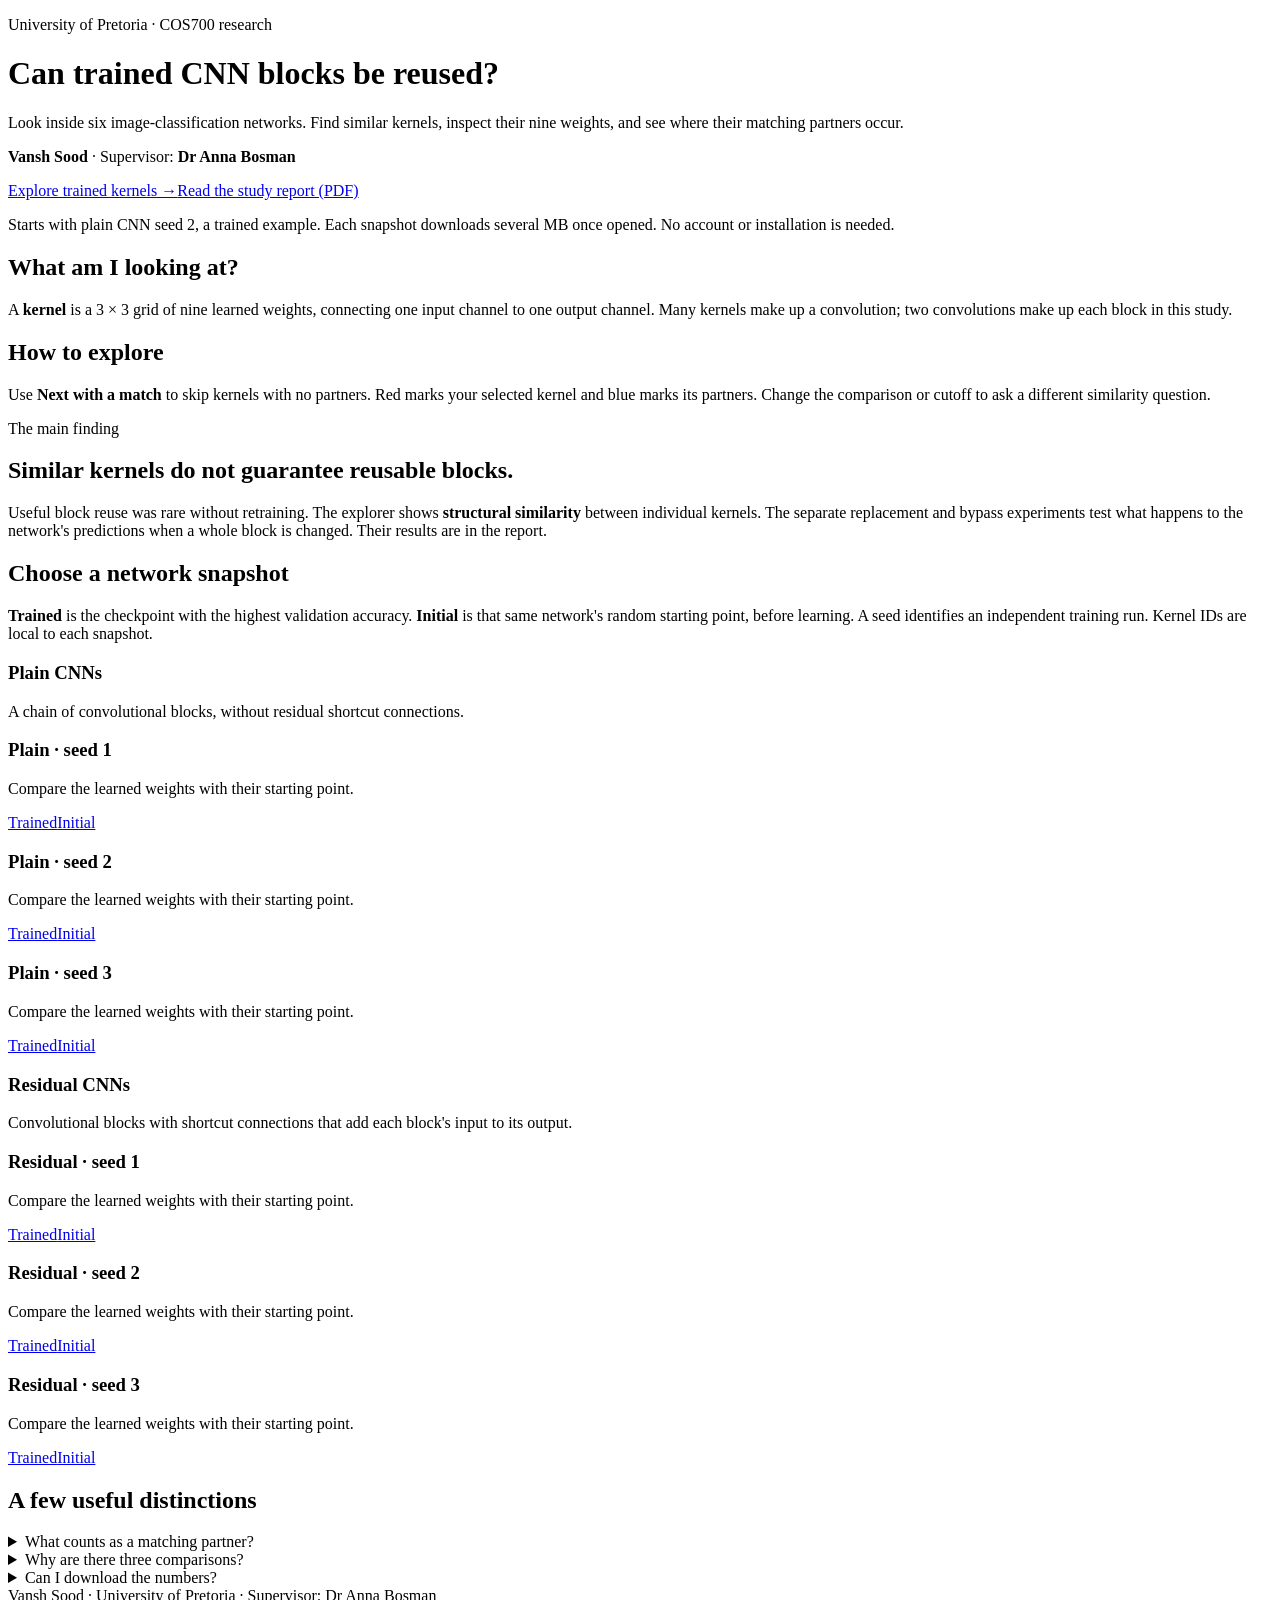
==== index.html @ d283740e "Publish CNN kernel explorer landing page and report" ====
<!doctype html><html lang="en"><head><meta charset="utf-8"><meta name="viewport" content="width=device-width,initial-scale=1"><meta name="description" content="Explore kernels from six CNNs in Vansh Sood's University of Pretoria study of block reuse."><title>Can trained CNN blocks be reused? · Kernel explorer</title><link rel="stylesheet" href="explorers/viewer.css?v=mobile-1"></head><body>
<header class="home-header"><p class="eyebrow">University of Pretoria · COS700 research</p><h1 class="home-title">Can trained CNN blocks be reused?</h1><p class="home-lead">Look inside six image-classification networks. Find similar kernels, inspect their nine weights, and see where their matching partners occur.</p><p class="study-meta"><strong>Vansh Sood</strong> · Supervisor: <strong>Dr Anna Bosman</strong></p><div class="hero-actions"><a class="button-link primary" href="explorers/plain_seed2_trained.html">Explore trained kernels &rarr;</a><a class="button-link" href="REPORT.pdf">Read the study report (PDF)</a></div><p class="note">Starts with plain CNN seed 2, a trained example. Each snapshot downloads several MB once opened. No account or installation is needed.</p></header>
<main><div class="home-intro"><section class="panel"><h2>What am I looking at?</h2><p>A <strong>kernel</strong> is a 3 &times; 3 grid of nine learned weights, connecting one input channel to one output channel. Many kernels make up a convolution; two convolutions make up each block in this study.</p></section><section class="panel"><h2>How to explore</h2><p>Use <strong>Next with a match</strong> to skip kernels with no partners. Red marks your selected kernel and blue marks its partners. Change the comparison or cutoff to ask a different similarity question.</p></section></div>
<section class="panel finding"><p class="eyebrow">The main finding</p><h2>Similar kernels do not guarantee reusable blocks.</h2><p>Useful block reuse was rare without retraining. The explorer shows <strong>structural similarity</strong> between individual kernels. The separate replacement and bypass experiments test what happens to the network's predictions when a whole block is changed. Their results are in the report.</p></section>
<section aria-labelledby="snapshots"><h2 id="snapshots">Choose a network snapshot</h2><p><strong>Trained</strong> is the checkpoint with the highest validation accuracy. <strong>Initial</strong> is that same network's random starting point, before learning. A seed identifies an independent training run. Kernel IDs are local to each snapshot.</p>
<div class="snapshot-group"><h3>Plain CNNs</h3><p>A chain of convolutional blocks, without residual shortcut connections.</p><div class="snapshot-grid"><article class="snapshot-card"><h3>Plain · seed 1</h3><p>Compare the learned weights with their starting point.</p><div class="snapshot-links"><a class="trained-link" href="explorers/plain_seed1_trained.html">Trained</a><a href="explorers/plain_seed1_initial.html">Initial</a></div></article><article class="snapshot-card"><h3>Plain · seed 2</h3><p>Compare the learned weights with their starting point.</p><div class="snapshot-links"><a class="trained-link" href="explorers/plain_seed2_trained.html">Trained</a><a href="explorers/plain_seed2_initial.html">Initial</a></div></article><article class="snapshot-card"><h3>Plain · seed 3</h3><p>Compare the learned weights with their starting point.</p><div class="snapshot-links"><a class="trained-link" href="explorers/plain_seed3_trained.html">Trained</a><a href="explorers/plain_seed3_initial.html">Initial</a></div></article></div></div><div class="snapshot-group"><h3>Residual CNNs</h3><p>Convolutional blocks with shortcut connections that add each block's input to its output.</p><div class="snapshot-grid"><article class="snapshot-card"><h3>Residual · seed 1</h3><p>Compare the learned weights with their starting point.</p><div class="snapshot-links"><a class="trained-link" href="explorers/residual_seed1_trained.html">Trained</a><a href="explorers/residual_seed1_initial.html">Initial</a></div></article><article class="snapshot-card"><h3>Residual · seed 2</h3><p>Compare the learned weights with their starting point.</p><div class="snapshot-links"><a class="trained-link" href="explorers/residual_seed2_trained.html">Trained</a><a href="explorers/residual_seed2_initial.html">Initial</a></div></article><article class="snapshot-card"><h3>Residual · seed 3</h3><p>Compare the learned weights with their starting point.</p><div class="snapshot-links"><a class="trained-link" href="explorers/residual_seed3_trained.html">Trained</a><a href="explorers/residual_seed3_initial.html">Initial</a></div></article></div></div></section><section class="panel"><h2>A few useful distinctions</h2><details><summary>What counts as a matching partner?</summary><p>A partner is another kernel whose saved distance from the selected kernel is at or below your chosen cutoff. A smaller cutoff is stricter. Distances are not similarity percentages, and self-pairs are excluded.</p></details><details><summary>Why are there three comparisons?</summary><p><strong>Signed shape</strong> compares patterns after removing magnitude. <strong>Original weight values</strong> retains magnitude differences. <strong>Centered shape</strong> also removes each kernel's average value. Together they help distinguish similar patterns from similar average levels or strengths.</p></details><details><summary>Can I download the numbers?</summary><p>Yes. Every explorer provides full-precision CSV preview, copy and download for the selected kernel's partners, including all nine weights. These controls read saved results. They do not train models or change any weights.</p></details></section><footer class="site-footer">Vansh Sood · University of Pretoria · Supervisor: Dr Anna Bosman<br>Six CNNs trained on CIFAR-10. This public companion contains the original-kernel explorers and the study report.</footer></main></body></html>
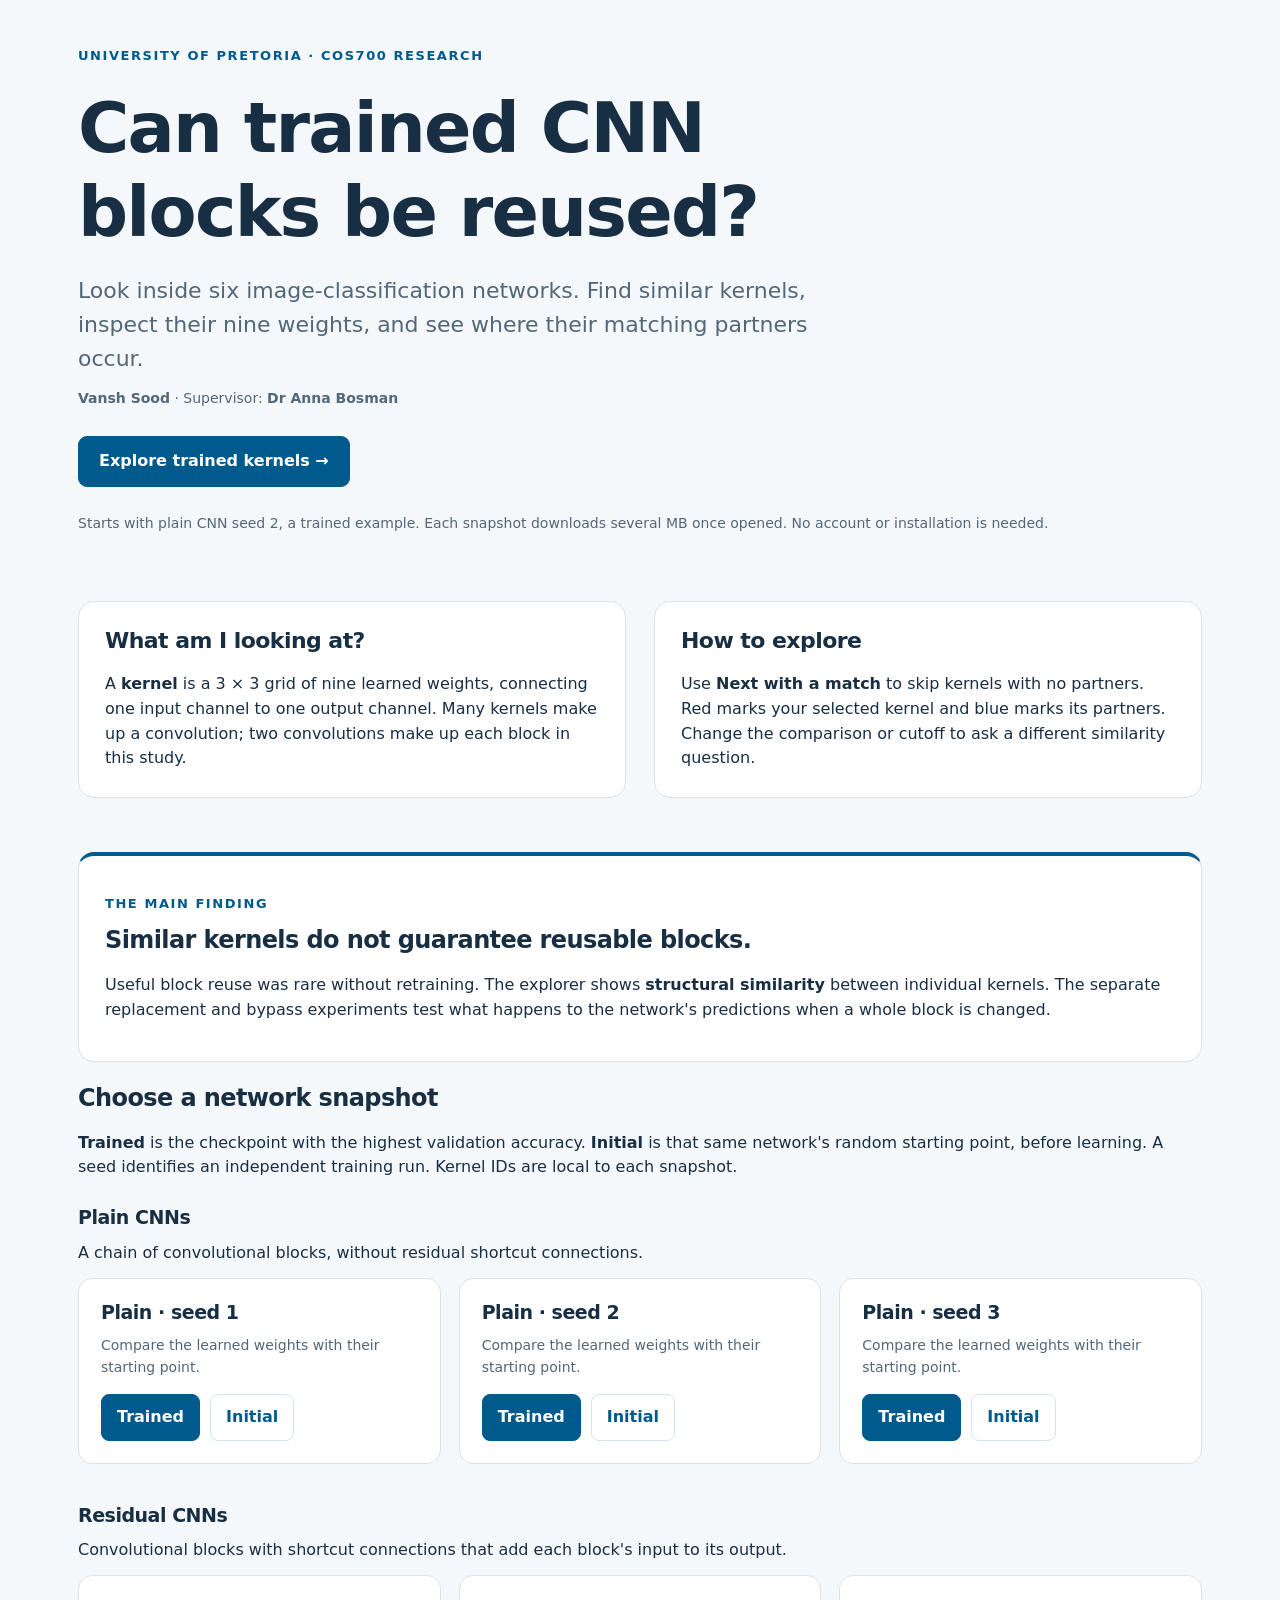
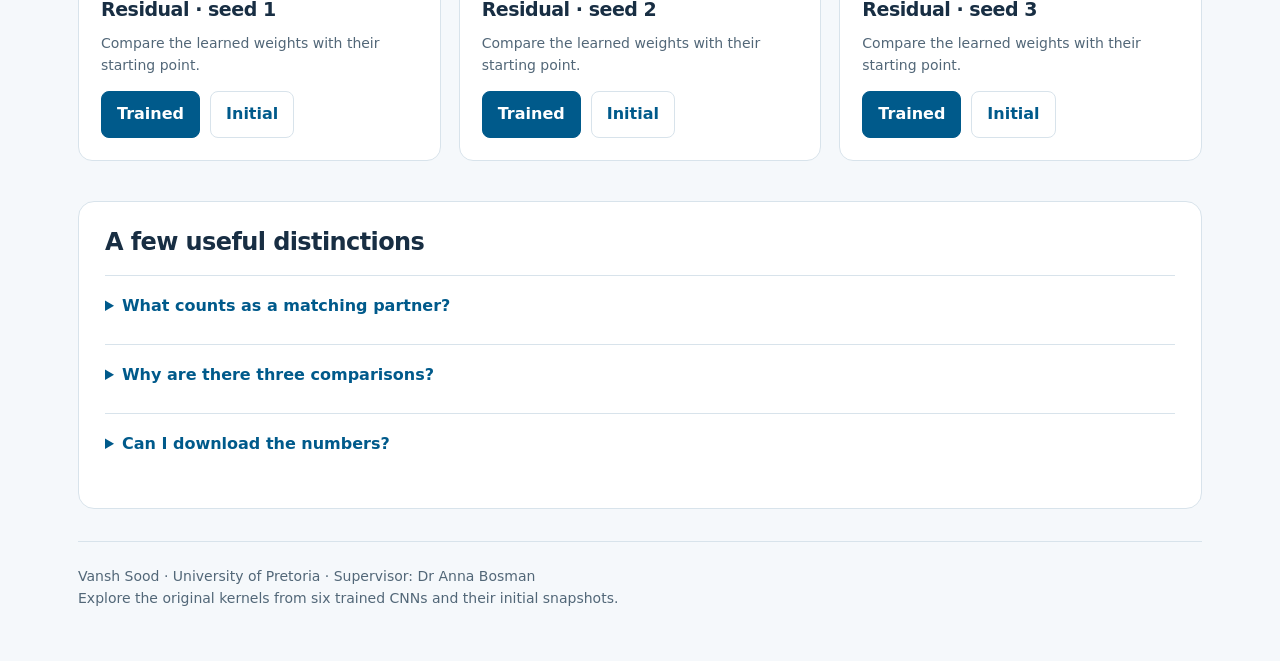
==== commit cb84b3a5: "Remove report links and dataset wording from landing page" ====
--- a/index.html
+++ b/index.html
@@ -1,6 +1,6 @@
 <!doctype html><html lang="en"><head><meta charset="utf-8"><meta name="viewport" content="width=device-width,initial-scale=1"><meta name="description" content="Explore kernels from six CNNs in Vansh Sood's University of Pretoria study of block reuse."><title>Can trained CNN blocks be reused? · Kernel explorer</title><link rel="stylesheet" href="explorers/viewer.css?v=mobile-1"></head><body>
-<header class="home-header"><p class="eyebrow">University of Pretoria · COS700 research</p><h1 class="home-title">Can trained CNN blocks be reused?</h1><p class="home-lead">Look inside six image-classification networks. Find similar kernels, inspect their nine weights, and see where their matching partners occur.</p><p class="study-meta"><strong>Vansh Sood</strong> · Supervisor: <strong>Dr Anna Bosman</strong></p><div class="hero-actions"><a class="button-link primary" href="explorers/plain_seed2_trained.html">Explore trained kernels &rarr;</a><a class="button-link" href="REPORT.pdf">Read the study report (PDF)</a></div><p class="note">Starts with plain CNN seed 2, a trained example. Each snapshot downloads several MB once opened. No account or installation is needed.</p></header>
+<header class="home-header"><p class="eyebrow">University of Pretoria · COS700 research</p><h1 class="home-title">Can trained CNN blocks be reused?</h1><p class="home-lead">Look inside six image-classification networks. Find similar kernels, inspect their nine weights, and see where their matching partners occur.</p><p class="study-meta"><strong>Vansh Sood</strong> · Supervisor: <strong>Dr Anna Bosman</strong></p><div class="hero-actions"><a class="button-link primary" href="explorers/plain_seed2_trained.html">Explore trained kernels &rarr;</a></div><p class="note">Starts with plain CNN seed 2, a trained example. Each snapshot downloads several MB once opened. No account or installation is needed.</p></header>
 <main><div class="home-intro"><section class="panel"><h2>What am I looking at?</h2><p>A <strong>kernel</strong> is a 3 &times; 3 grid of nine learned weights, connecting one input channel to one output channel. Many kernels make up a convolution; two convolutions make up each block in this study.</p></section><section class="panel"><h2>How to explore</h2><p>Use <strong>Next with a match</strong> to skip kernels with no partners. Red marks your selected kernel and blue marks its partners. Change the comparison or cutoff to ask a different similarity question.</p></section></div>
-<section class="panel finding"><p class="eyebrow">The main finding</p><h2>Similar kernels do not guarantee reusable blocks.</h2><p>Useful block reuse was rare without retraining. The explorer shows <strong>structural similarity</strong> between individual kernels. The separate replacement and bypass experiments test what happens to the network's predictions when a whole block is changed. Their results are in the report.</p></section>
+<section class="panel finding"><p class="eyebrow">The main finding</p><h2>Similar kernels do not guarantee reusable blocks.</h2><p>Useful block reuse was rare without retraining. The explorer shows <strong>structural similarity</strong> between individual kernels. The separate replacement and bypass experiments test what happens to the network's predictions when a whole block is changed.</p></section>
 <section aria-labelledby="snapshots"><h2 id="snapshots">Choose a network snapshot</h2><p><strong>Trained</strong> is the checkpoint with the highest validation accuracy. <strong>Initial</strong> is that same network's random starting point, before learning. A seed identifies an independent training run. Kernel IDs are local to each snapshot.</p>
-<div class="snapshot-group"><h3>Plain CNNs</h3><p>A chain of convolutional blocks, without residual shortcut connections.</p><div class="snapshot-grid"><article class="snapshot-card"><h3>Plain · seed 1</h3><p>Compare the learned weights with their starting point.</p><div class="snapshot-links"><a class="trained-link" href="explorers/plain_seed1_trained.html">Trained</a><a href="explorers/plain_seed1_initial.html">Initial</a></div></article><article class="snapshot-card"><h3>Plain · seed 2</h3><p>Compare the learned weights with their starting point.</p><div class="snapshot-links"><a class="trained-link" href="explorers/plain_seed2_trained.html">Trained</a><a href="explorers/plain_seed2_initial.html">Initial</a></div></article><article class="snapshot-card"><h3>Plain · seed 3</h3><p>Compare the learned weights with their starting point.</p><div class="snapshot-links"><a class="trained-link" href="explorers/plain_seed3_trained.html">Trained</a><a href="explorers/plain_seed3_initial.html">Initial</a></div></article></div></div><div class="snapshot-group"><h3>Residual CNNs</h3><p>Convolutional blocks with shortcut connections that add each block's input to its output.</p><div class="snapshot-grid"><article class="snapshot-card"><h3>Residual · seed 1</h3><p>Compare the learned weights with their starting point.</p><div class="snapshot-links"><a class="trained-link" href="explorers/residual_seed1_trained.html">Trained</a><a href="explorers/residual_seed1_initial.html">Initial</a></div></article><article class="snapshot-card"><h3>Residual · seed 2</h3><p>Compare the learned weights with their starting point.</p><div class="snapshot-links"><a class="trained-link" href="explorers/residual_seed2_trained.html">Trained</a><a href="explorers/residual_seed2_initial.html">Initial</a></div></article><article class="snapshot-card"><h3>Residual · seed 3</h3><p>Compare the learned weights with their starting point.</p><div class="snapshot-links"><a class="trained-link" href="explorers/residual_seed3_trained.html">Trained</a><a href="explorers/residual_seed3_initial.html">Initial</a></div></article></div></div></section><section class="panel"><h2>A few useful distinctions</h2><details><summary>What counts as a matching partner?</summary><p>A partner is another kernel whose saved distance from the selected kernel is at or below your chosen cutoff. A smaller cutoff is stricter. Distances are not similarity percentages, and self-pairs are excluded.</p></details><details><summary>Why are there three comparisons?</summary><p><strong>Signed shape</strong> compares patterns after removing magnitude. <strong>Original weight values</strong> retains magnitude differences. <strong>Centered shape</strong> also removes each kernel's average value. Together they help distinguish similar patterns from similar average levels or strengths.</p></details><details><summary>Can I download the numbers?</summary><p>Yes. Every explorer provides full-precision CSV preview, copy and download for the selected kernel's partners, including all nine weights. These controls read saved results. They do not train models or change any weights.</p></details></section><footer class="site-footer">Vansh Sood · University of Pretoria · Supervisor: Dr Anna Bosman<br>Six CNNs trained on CIFAR-10. This public companion contains the original-kernel explorers and the study report.</footer></main></body></html>+<div class="snapshot-group"><h3>Plain CNNs</h3><p>A chain of convolutional blocks, without residual shortcut connections.</p><div class="snapshot-grid"><article class="snapshot-card"><h3>Plain · seed 1</h3><p>Compare the learned weights with their starting point.</p><div class="snapshot-links"><a class="trained-link" href="explorers/plain_seed1_trained.html">Trained</a><a href="explorers/plain_seed1_initial.html">Initial</a></div></article><article class="snapshot-card"><h3>Plain · seed 2</h3><p>Compare the learned weights with their starting point.</p><div class="snapshot-links"><a class="trained-link" href="explorers/plain_seed2_trained.html">Trained</a><a href="explorers/plain_seed2_initial.html">Initial</a></div></article><article class="snapshot-card"><h3>Plain · seed 3</h3><p>Compare the learned weights with their starting point.</p><div class="snapshot-links"><a class="trained-link" href="explorers/plain_seed3_trained.html">Trained</a><a href="explorers/plain_seed3_initial.html">Initial</a></div></article></div></div><div class="snapshot-group"><h3>Residual CNNs</h3><p>Convolutional blocks with shortcut connections that add each block's input to its output.</p><div class="snapshot-grid"><article class="snapshot-card"><h3>Residual · seed 1</h3><p>Compare the learned weights with their starting point.</p><div class="snapshot-links"><a class="trained-link" href="explorers/residual_seed1_trained.html">Trained</a><a href="explorers/residual_seed1_initial.html">Initial</a></div></article><article class="snapshot-card"><h3>Residual · seed 2</h3><p>Compare the learned weights with their starting point.</p><div class="snapshot-links"><a class="trained-link" href="explorers/residual_seed2_trained.html">Trained</a><a href="explorers/residual_seed2_initial.html">Initial</a></div></article><article class="snapshot-card"><h3>Residual · seed 3</h3><p>Compare the learned weights with their starting point.</p><div class="snapshot-links"><a class="trained-link" href="explorers/residual_seed3_trained.html">Trained</a><a href="explorers/residual_seed3_initial.html">Initial</a></div></article></div></div></section><section class="panel"><h2>A few useful distinctions</h2><details><summary>What counts as a matching partner?</summary><p>A partner is another kernel whose saved distance from the selected kernel is at or below your chosen cutoff. A smaller cutoff is stricter. Distances are not similarity percentages, and self-pairs are excluded.</p></details><details><summary>Why are there three comparisons?</summary><p><strong>Signed shape</strong> compares patterns after removing magnitude. <strong>Original weight values</strong> retains magnitude differences. <strong>Centered shape</strong> also removes each kernel's average value. Together they help distinguish similar patterns from similar average levels or strengths.</p></details><details><summary>Can I download the numbers?</summary><p>Yes. Every explorer provides full-precision CSV preview, copy and download for the selected kernel's partners, including all nine weights. These controls read saved results. They do not train models or change any weights.</p></details></section><footer class="site-footer">Vansh Sood · University of Pretoria · Supervisor: Dr Anna Bosman<br>Explore the original kernels from six trained CNNs and their initial snapshots.</footer></main></body></html>
--- a/explorers/viewer.css
+++ b/explorers/viewer.css
@@ -0,0 +1,9 @@
+
+:root{--ink:#182e43;--muted:#526778;--blue:#005a8b;--blue-deep:#003b60;--paper:#f5f8fb;--line:#d8e3eb;--selected:#d02020;--partner:#0078a0;font-family:system-ui,-apple-system,BlinkMacSystemFont,"Segoe UI",sans-serif;color:var(--ink);background:var(--paper);font-size:16px;line-height:1.55}
+*{box-sizing:border-box}body{margin:0}a{color:var(--blue);text-underline-offset:3px}button,input,select,textarea{font:inherit}button,a,input,select,summary{touch-action:manipulation}button,input,select{min-height:46px;border:1px solid #9fb2c0;border-radius:8px;padding:10px 13px;background:#fff;color:var(--ink)}button{cursor:pointer;background:#eef4f8;font-weight:650}button:hover:enabled{background:#dcebf3}button:disabled{opacity:.45;cursor:not-allowed}button:focus-visible,a:focus-visible,select:focus-visible,input:focus-visible,summary:focus-visible,[tabindex]:focus-visible{outline:3px solid #e3a200;outline-offset:3px}button.primary,#next-match{background:var(--blue);border-color:var(--blue);color:#fff}#next-match:hover:enabled{background:var(--blue-deep)}[hidden]{display:none!important}
+header,main,.page-footer{width:min(1180px,100%);margin:auto;padding:28px}header{padding-bottom:8px}h1,h2,h3{line-height:1.2;letter-spacing:-.025em}h1{font-size:clamp(29px,4vw,43px);margin:20px 0 12px}h2{font-size:24px;margin:0 0 18px}h3{font-size:19px;margin:20px 0 12px}p{margin:12px 0}strong{font-weight:680}.eyebrow{color:var(--blue);font-size:13px;font-weight:750;text-transform:uppercase;letter-spacing:.12em}.back-link{display:inline-flex;align-items:center;min-height:44px;font-weight:650}.top-links{display:flex;align-items:center;justify-content:space-between;gap:16px}.start{background:#e7f1f7;border-left:4px solid var(--blue);padding:13px 18px;border-radius:0 10px 10px 0}.panel{background:white;border:1px solid var(--line);border-radius:16px;padding:26px;margin-bottom:22px;min-width:0;scroll-margin-top:14px}.controls{display:flex;flex-wrap:wrap;align-items:end;gap:12px;margin:16px 0}label{display:flex;flex-direction:column;gap:6px;font-weight:650;max-width:100%}input{width:125px;max-width:100%}select{max-width:100%}.note,footer{color:var(--muted);font-size:14px}.selection{font-weight:650;background:#eef5f9;padding:14px;border-radius:10px;overflow-wrap:anywhere}details{margin:16px 0;border-top:1px solid var(--line);padding-top:12px}summary{cursor:pointer;color:var(--blue);font-weight:650;min-height:40px;padding:6px 0}dt{font-weight:650;margin-top:12px}dd{margin:4px 0 12px}.legend{display:flex;gap:16px;flex-wrap:wrap;font-size:14px}.legend span{display:inline-flex;align-items:center;gap:7px}.swatch{width:14px;height:14px;border-radius:3px;display:inline-block}.selected-swatch{background:var(--selected)}.partner-swatch{background:var(--partner)}.other-swatch{background:#ebeff2;border:1px solid #a5b8c4}
+canvas{display:block;max-width:100%;height:auto;background:#fff;image-rendering:pixelated;border:1px solid var(--line);border-radius:6px}.overview-scroll{overflow:auto;max-height:720px;margin:14px 0}#overview{width:100%;max-width:none}.detail{display:grid;grid-template-columns:minmax(0,1.25fr) minmax(0,1fr);gap:30px;margin-top:24px}.detail>div{min-width:0}#layer-map{width:100%;max-width:600px}#weights{width:min(100%,300px)}pre{white-space:pre-wrap;overflow-wrap:anywhere;font-size:13px}table{border-collapse:collapse;width:100%;background:#fff;font-size:13px}caption{text-align:left;font-weight:650;padding:12px;background:#eef5f9}th,td{text-align:left;padding:10px;border-bottom:1px solid var(--line);vertical-align:top}th{position:sticky;top:0;background:#e8f0f5}td:nth-child(2),td:nth-child(7){white-space:nowrap}.scroll{overflow:auto;max-height:520px;margin:16px 0}textarea{width:100%;font:13px/1.5 ui-monospace,monospace;white-space:pre;padding:12px;border:1px solid #9fb2c0;border-radius:8px;margin:12px 0}footer{padding:12px 0 24px}.match-cards{display:none}.match-card{border:1px solid var(--line);border-left:4px solid var(--partner);border-radius:10px;padding:15px;background:#f9fcfe}.match-card h3{margin:0;font-size:18px}.match-card-head{display:flex;justify-content:space-between;align-items:center;gap:12px}.match-card p{margin:7px 0}.match-card dl{display:grid;grid-template-columns:auto 1fr;gap:4px 14px;margin:10px 0 0;font-size:13px}.match-card dt,.match-card dd{margin:0}.match-card dd{overflow-wrap:anywhere}.distance-value{font-variant-numeric:tabular-nums;font-family:ui-monospace,monospace}.loader{background:#fff;border:1px solid var(--line);border-radius:14px;padding:20px 24px;margin:22px 0}.loader p{margin:6px 0}.loader strong{font-size:19px}.load-progress{height:5px;background:#e4edf3;border-radius:5px;margin:16px 0 10px;overflow:hidden}.load-progress:before{content:"";display:block;width:35%;height:100%;background:var(--blue);animation:loading 1.4s ease-in-out infinite}.loader.error{border-color:#b35b43;background:#fff7f4}.loader.error .load-progress{display:none}.jump-links{display:flex;flex-wrap:wrap;gap:16px;font-size:14px;margin:14px 0}.jump-links a{min-height:36px;display:inline-flex;align-items:center}#loading-note{color:var(--muted);font-size:14px}#navigation-status{min-height:24px}.snap-switch{max-width:100%;font-size:14px}.snapshot-links{display:flex;gap:10px;flex-wrap:wrap;margin:15px 0}.snapshot-links a{padding:10px 15px;border:1px solid var(--line);border-radius:8px;background:white;font-weight:650;text-decoration:none;min-height:44px}.snapshot-links a:hover{border-color:var(--blue)}.snapshot-links .trained-link{background:var(--blue);color:white;border-color:var(--blue)}
+.home-header{padding-top:34px}.home-title{font-size:clamp(40px,6vw,70px);max-width:850px;margin:20px 0}.home-lead{font-size:clamp(18px,2vw,22px);max-width:770px;color:var(--muted)}.hero-actions{display:flex;flex-wrap:wrap;gap:12px;margin:26px 0}.button-link{display:inline-flex;align-items:center;justify-content:center;min-height:50px;padding:12px 20px;border-radius:9px;font-weight:700;text-decoration:none;border:1px solid var(--blue)}.button-link.primary{background:var(--blue);color:#fff}.study-meta{font-size:14px;color:var(--muted)}.home-intro{display:grid;grid-template-columns:1fr 1fr;gap:28px;margin:18px 0 32px}.home-intro h2{font-size:22px}.home-intro p{margin-bottom:0}.snapshot-group{margin:26px 0 40px}.snapshot-group>p{max-width:750px}.snapshot-grid{display:grid;grid-template-columns:repeat(3,minmax(0,1fr));gap:18px}.snapshot-card{padding:22px;background:white;border:1px solid var(--line);border-radius:14px}.snapshot-card h3{margin:0 0 8px}.snapshot-card p{font-size:14px;color:var(--muted)}.snapshot-card .snapshot-links{margin-bottom:0}.finding{border-top:4px solid var(--blue)}.site-footer{border-top:1px solid var(--line);padding-top:24px;margin-top:32px;font-size:14px;color:var(--muted)}
+@keyframes loading{0%{transform:translateX(-110%)}100%{transform:translateX(400%)}}@media(prefers-reduced-motion:reduce){.load-progress:before{animation:none;width:100%}}
+@media(max-width:760px){header,main,.page-footer{padding:18px}.panel{padding:19px;border-radius:13px}h2{font-size:21px}.detail,.home-intro{grid-template-columns:1fr}.detail{gap:15px}.controls label{flex:1;min-width:140px}.controls select{width:100%}.controls button{flex-grow:1}.matching-nav{display:grid;grid-template-columns:1fr 1fr}.matching-nav #first-match{grid-column:1/-1}.matching-nav button{padding:12px 10px}.partner-table{display:none}.match-cards{display:grid;gap:12px;margin:18px 0;max-height:640px;overflow:auto}.snapshot-grid{grid-template-columns:1fr}.home-title{font-size:43px}.home-header{padding-top:24px}.home-intro{gap:0}.hero-actions{display:grid}.top-links{align-items:start;flex-wrap:wrap;gap:0}.snapshot-links a{flex:1;text-align:center}.overview-scroll{max-height:560px}#metric{font-size:15px}#layer{font-size:14px}.export-controls{display:grid;grid-template-columns:1fr}.match-card-head button{flex:0 0 auto}#weights{margin:auto}.legend{gap:12px;font-size:13px}.jump-links{gap:12px}.snap-switch{width:100%;display:flex;justify-content:space-between}}
+@media print{button,.controls,.jump-links,.loader{display:none}.panel{break-inside:avoid}body{background:#fff}}
